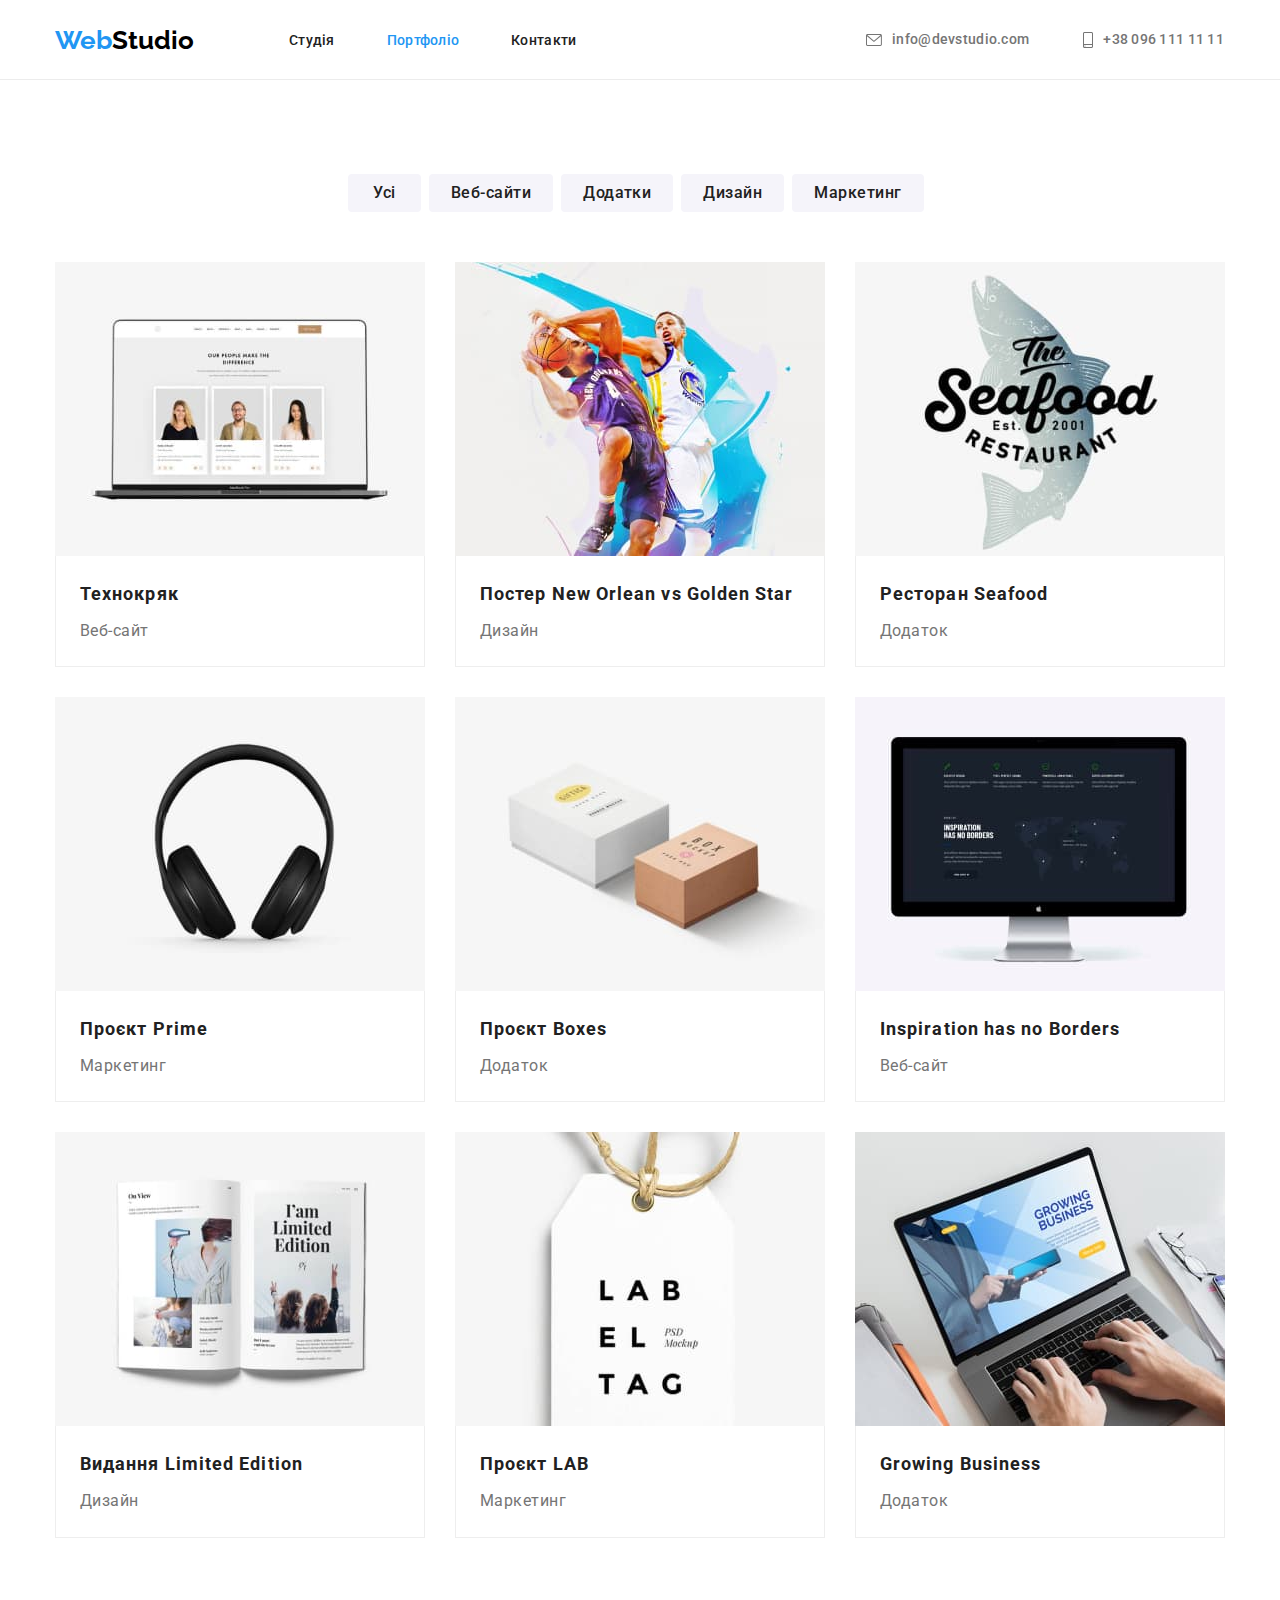
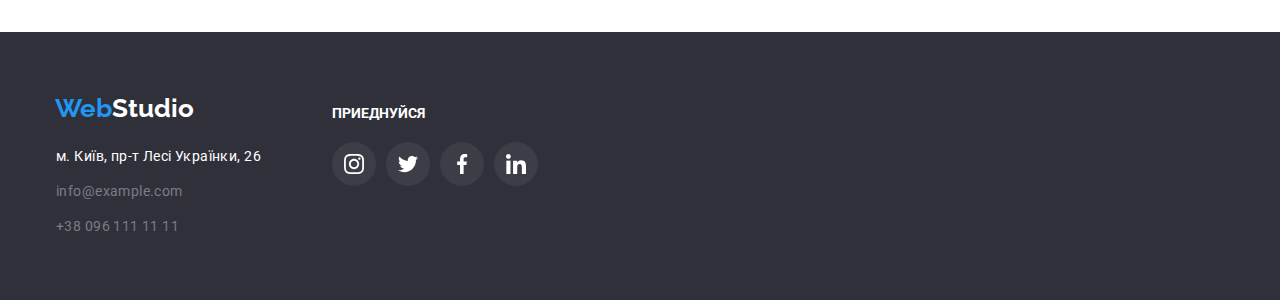
==== portfolio.html @ becf9fe8 "start work on hw-005" ====
<!DOCTYPE html>
<html lang="uk">
  <head>
    <meta charset="UTF-8" />
    <meta http-equiv="X-UA-Compatible" content="IE=edge" />
    <meta name="viewport" content="width=device-width, initial-scale=1.0" />
    <title>Портфоліо</title>
    <link
      href="https://fonts.googleapis.com/css2?family=Raleway:wght@700&family=Roboto:wght@400;500;700;900&display=swap"
      rel="stylesheet"
    />
    <link
      rel="stylesheet"
      href="https://cdnjs.cloudflare.com/ajax/libs/modern-normalize/1.1.0/modern-normalize.min.css"
    />
    <link rel="stylesheet" href="./css/styles.css" />
  </head>
  <!-- Body - Портфоліо -->
  <body class="portfolio-page">
    <!-- Header - Портфоліо -->
    <header>
      <div class="container header-container">
        <nav class="header-navigation">
          <a href="index.html" class="logo"
            ><span class="first-title">Web</span
            ><span class="second-title">Studio</span></a
          >
          <ul class="navigation header-menu">
            <li>
              <a class="item-navigation" href="index.html">Студія</a>
            </li>
            <li>
              <a class="item-navigation current" href="portfolio.html"
                >Портфоліо</a
              >
            </li>
            <li>
              <a class="item-navigation" href="#">Контакти</a>
            </li>
          </ul>
        </nav>
        <ul class="contacts header-contacts">
          <li class="header-mail">
            <a class="item-contacts" href="email:info@devstudio.com">
              <svg
                aria-label="конверт"
                class="icon-header"
                width="16"
                height="12"
              >
                <use href="./images/sprite.svg#icon-envelope"></use>
              </svg>
              info@devstudio.com</a
            >
          </li>
          <li>
            <a class="item-contacts" href="tel:+380961111111">
              <svg
                aria-label="смартфон"
                class="icon-header"
                width="10"
                height="16"
              >
                <use href="./images/sprite.svg#icon-smartphone"></use>
              </svg>
              +38 096 111 11 11</a
            >
          </li>
        </ul>
      </div>
    </header>
    <!-- Main - Портфоліо -->
    <main class="page-porfolio">
      <section class="section services-portfolio">
        <div class="container">
          <h1 class="visually-hidden">Сторінка портфоліо</h1>
          <ul class="menu menu-nav-porfolio">
            <li class="button-menu">
              <button type="button" class="list-button first pointer">
                Усі
              </button>
            </li>
            <li class="button-menu">
              <button type="button" class="list-button pointer">
                Веб-сайти
              </button>
            </li>
            <li class="button-menu">
              <button type="button" class="list-button pointer">Додатки</button>
            </li>
            <li class="button-menu">
              <button type="button" class="list-button pointer">Дизайн</button>
            </li>
            <li class="button-menu">
              <button type="button" class="list-button pointer">
                Маркетинг
              </button>
            </li>
          </ul>
          <ul class="menu-service service-portfolio">
            <li class="picture-portfolio">
              <a href="" class="cards-portfolio">
                <img src="./images/img-01.jpg" alt="Технокряк" width="370" />
                <div class="menu-description">
                  <h2 class="menu-portfolio">Технокряк</h2>
                  <p class="service-name">Веб-сайт</p>
                </div>
              </a>
            </li>
            <li class="picture-portfolio">
              <a href="" class="cards-portfolio">
                <img
                  src="./images/img-02.jpg"
                  alt="Постер New Orlean vs Golden Star"
                  width="370"
                />
                <div class="menu-description">
                  <h2 class="menu-portfolio">
                    Постер New Orlean vs Golden Star
                  </h2>
                  <p class="service-name">Дизайн</p>
                </div>
              </a>
            </li>
            <li class="picture-portfolio">
              <a href="" class="cards-portfolio">
                <img
                  src="./images/img-03.jpg"
                  alt="Ресторан Seafood"
                  width="370"
                />
                <div class="menu-description">
                  <h2 class="menu-portfolio">Ресторан Seafood</h2>
                  <p class="service-name">Додаток</p>
                </div>
              </a>
            </li>
            <li class="picture-portfolio">
              <a href="" class="cards-portfolio">
                <img src="./images/img-04.jpg" alt="Проєкт Prime" width="370" />
                <div class="menu-description">
                  <h2 class="menu-portfolio">Проєкт Prime</h2>
                  <p class="service-name">Маркетинг</p>
                </div>
              </a>
            </li>
            <li class="picture-portfolio">
              <a href="" class="cards-portfolio">
                <img src="./images/img-05.jpg" alt="Проєкт Boxes" width="370" />
                <div class="menu-description">
                  <h2 class="menu-portfolio">Проєкт Boxes</h2>
                  <p class="service-name">Додаток</p>
                </div>
              </a>
            </li>
            <li class="picture-portfolio">
              <a href="" class="cards-portfolio">
                <img
                  src="./images/img-06.jpg"
                  alt="Inspiration has no Borders"
                  width="370"
                />
                <div class="menu-description">
                  <h2 class="menu-portfolio">Inspiration has no Borders</h2>
                  <p class="service-name">Веб-сайт</p>
                </div>
              </a>
            </li>
            <li class="picture-portfolio">
              <a href="" class="cards-portfolio">
                <img
                  src="./images/img-07.jpg"
                  alt="Видання Limited Edition"
                  width="370"
                />
                <div class="menu-description">
                  <h2 class="menu-portfolio">Видання Limited Edition</h2>
                  <p class="service-name">Дизайн</p>
                </div>
              </a>
            </li>
            <li class="picture-portfolio">
              <a href="" class="cards-portfolio">
                <img src="./images/img-08.jpg" alt="Проєкт LAB" width="370" />
                <div class="menu-description">
                  <h2 class="menu-portfolio">Проєкт LAB</h2>
                  <p class="service-name">Маркетинг</p>
                </div>
              </a>
            </li>
            <li class="picture-portfolio">
              <a href="" class="cards-portfolio">
                <img
                  src="./images/img-09.jpg"
                  alt="Growing Business"
                  width="370"
                />
                <div class="menu-description">
                  <h2 class="menu-portfolio">Growing Business</h2>
                  <p class="service-name">Додаток</p>
                </div>
              </a>
            </li>
          </ul>
        </div>
      </section>
    </main>
    <!-- Footer - Портфоліо -->
    <footer class="footer logo-footer">
      <div class="container footer-general">
        <div class="footer-nav">
          <a href="#" class="logo logo-footer"
            ><span class="first-title">Web</span
            ><span class="third-title">Studio</span></a
          >
          <ul class="contacts footer-contacts">
            <li class="footer-item-contacts">
              <a
                class="item-contacts adress"
                href="https://goo.gl/maps/Yw9RbGyQuBQphTTS8"
                >м. Київ, пр-т Лесі Українки, 26
              </a>
            </li>
            <li class="footer-item-contacts">
              <a class="item-contacts mail" href="email:info@example.com"
                >info@example.com</a
              >
            </li>
            <li class="footer-item-contacts">
              <a class="item-contacts number" href="tel:+380961111111"
                >+38 096 111 11 11</a
              >
            </li>
          </ul>
        </div>
        <div class="footer-social">
          <h3 class="footer-social-join">Приеднуйся</h3>
          <!-- Social-list-Footer-->
          <ul class="social-list-footer">
            <li class="list-item-footer">
              <a href="" class="social-link-footer">
                <svg
                  aria-label="інстаграм"
                  class="social-list-icon icon-footer"
                >
                  <use href="./images/sprite.svg#icon-instagram"></use>
                </svg>
              </a>
            </li>
            <li class="list-item-footer">
              <a href="" class="social-link-footer">
                <svg aria-label="твітер" class="social-list-icon icon-footer">
                  <use href="./images/sprite.svg#icon-twitter"></use>
                </svg>
              </a>
            </li>
            <li class="list-item-footer">
              <a href="" class="social-link-footer">
                <svg aria-label="фейсбук" class="social-list-icon icon-footer">
                  <use href="./images/sprite.svg#icon-facebook"></use>
                </svg>
              </a>
            </li>
            <li class="list-item-footer">
              <a href="" class="social-link-footer">
                <svg aria-label="лінкедін" class="social-list-icon icon-footer">
                  <use href="./images/sprite.svg#icon-linkedin"></use>
                </svg>
              </a>
            </li>
          </ul>
        </div>
      </div>
    </footer>
  </body>
</html>
---- css/styles.css ----
:root {
    --main-page: #FFFFFF;
    --main-opacity: #FFFFFF60;
    --main-opacity-two: #FFFFFF10;
    --text-items: #2196F3;
    --element-hero: #2F303A;
    --text-page: #000000;
    --text-main: #212121;
    --text-contacts: #757575;
    --bcg-button: #F5F4FA;
    --bcg-btn-hero: #188CE8;
    --border-header: #ECECEC;
    --border-portfolio: #EEEEEE;
    --icon-social: #AFB1B8;
    --card-distance: 30px;
    --card-shadow: 0px 1px 3px rgba(0, 0, 0, 0.12),
        0px 1px 1px rgba(0, 0, 0, 0.14),
        0px 2px 1px rgba(0, 0, 0, 0.2);
    --portfolio-shadow: 0px 1px 1px rgba(0, 0, 0, 0.12),
         0px 4px 4px rgba(0, 0, 0, 0.06),
         1px 4px 6px rgba(0, 0, 0, 0.16);
    --shadow-button: 0px 3px 1px rgba(0, 0, 0, 0.1),
        0px 1px 2px rgba(0, 0, 0, 0.08),
        0px 2px 2px rgba(0, 0, 0, 0.12);
}
h1, h2, h3, h4, p, ul, span {
    margin-top: 0;
    margin-bottom: 0;
}

ul {
    padding-left: 0;
}
img {
    display: block;
}

/* Курсор - рука (pointer) */
.pointer {
    cursor: pointer;
}

/* Робоча зона - контейнер*/
.container {
    width: 1200px;
    margin: 0 auto;
    padding-left: 15px;
    padding-right: 15px;
    /* outline: 2px solid red; */
}
/* Section - паддинги */
.section {
    padding-top: 94px;
    padding-bottom: 94px;
}


/* OUTLINE */
/*
.container {
    outline: 1px solid red ;
} */


/* Header - flex */
.header-container {
    display: flex;
    align-items: center;
    justify-content: space-between;
}

.header-menu, .header-contacts, .header-navigation {
    display: flex;
    align-items: center;
}
.header-menu, .header-contacts {
    column-gap: 52px;
   
}
.header-navigation {
    column-gap: 95px;
}
.header-container {
    padding-top: 24px;
    padding-bottom: 23px;
}
header {
    border-bottom: 1px solid var(--border-header) ;
}
.item-contacts {
    display: flex;
    align-items: center;
    padding: 1px; 
} 

.icon-header {
    margin-right: 10px;
    fill: currentColor;
}

.hero {
    padding: 200px 0;
    width: 1600px;
    margin: 0 auto;
    text-align: center;
    background-repeat: no-repeat;
    background-position: center;
    background-size: cover;
    background-image: linear-gradient(rgba(47, 48, 58, 0.4), rgba(47, 48, 58, 0.4)), url(../images/Img-hero.jpg);
}

.button-central {
    margin-top: 30px;
    padding: 10px 32px;
}

/* Секція Attention - flex */
.attention-menu {
    display: flex;
    justify-content: space-between;
}

/* Сітка attention-card */

.attention-card {
   width: calc((100% - 3 * 30px)/4);
 }





 .icon-antenna {
    width: 70px;
    height: 70px;
 }


/* Секція work - flex */
.menu-foto {
    display: flex;
    justify-content: space-between;
}
.foto-work {
    width: calc((100% - 2 * 30px)/3);
    
}

/* Секція team - flex */

.menu-team {
    display: flex;
    justify-content: space-between;
}
.team-foto {
    text-align: center;
    background-color: var(--main-page);
    border-radius: 0 0 4px 4px;
    box-shadow: var(--card-shadow);
    width: calc((100% - 3 * 30px )/4);
}

/* Портфоліо - flex */

.menu-nav-porfolio {
    display: flex;
    justify-content: center;
    margin-bottom: 50px;
}
.button-menu {
    margin-right: 8px;
}

.cards-portfolio {
    display: block;
}
.cards-portfolio:hover,
.cards-portfolio:focus {
    box-shadow: var(--portfolio-shadow);
}

/* Сітка списку в портфоліо */ 

.menu-service {
    display: flex;
    flex-wrap: wrap;
    margin-top: calc( -1 * var(--card-distance));
    margin-left: calc( -1 * var(--card-distance));
}
.menu-service > .picture-portfolio {
    flex-basis: calc(100%/3 - var(--card-distance));
    margin-left: var(--card-distance);
    margin-top: var(--card-distance);
}




 
.picture-portfolio {
    text-align: left;
    padding-bottom: 0px;
}


.menu-description {
    border-left: 1px solid var(--border-portfolio);
    border-bottom: 1px solid var(--border-portfolio);
    border-right: 1px solid var(--border-portfolio);
    padding: 20px 24px;
}




/* =====Сторінка - Студія =====*/
/* Основні стилі - body */
body {
    font-family: 'Roboto', sans-serif;
    background-color: var(--main-page);
    color: var(--text-main);
}
.navigation, .contacts, .menu,
.menu-img, .menu-team, .menu-service,
 .socila-list, .logo-customers, .social-list-footer {
    list-style: none;
}

/* Logo - WebStudio */
.logo {
    font-family: 'Raleway';
    font-size: 26px;
    font-weight: 700;
    line-height: 1.24;
}
.first-title {
    color: var(--text-items);
}
.second-title {
    color: var(--text-page);
}
.third-title {
    color: var(--main-page);
}

.item-contacts, .item-navigation, .logo, .cards-portfolio {
    text-decoration: none;
}

/* Кнопки навыгації*/
.item-navigation {
    font-size: 14px;
    line-height: 1.14;
    font-weight: 500;
    letter-spacing: 0.02em;
    color: var(--text-main);
}

.item-contacts {
    font-size: 14px;
    line-height: 1.14;
    font-weight: 500;
    letter-spacing: 0.02em;
    color: var(--text-contacts);
}

.item-navigation:hover,
.item-navigation:focus,
.item-contacts:hover,
.item-contacts:focus {
    color: var(--text-items);
    fill: var(--text-items);
}

.item-navigation.current {
    color: var(--text-items);
}


/* Секція - hero */
.subject {
    color: var(--main-page);
    font-size: 44px;
    line-height: 1.36;
    font-weight: 900;
    text-transform: uppercase;
    text-align: center;
    letter-spacing: 0.06em;
}
.button-central {
    font-family: 'Roboto', sans-serif;
    font-size: 16px;
    line-height: 1.88;
    font-weight: 700;
    background-color: var(--text-items);
    color: var(--main-page) ;
    border: var(--text-items);
    letter-spacing: 0.06em;
    border-radius: 4px;
    text-align: center;
}

.button-central:hover,
.button-central:focus {
    color: var(--main-page);
    background-color: var(--bcg-btn-hero);
}

/* Секція - опис */
.description {
    font-size: 14px;
    font-weight: 700;
    line-height: 1.14;
    letter-spacing: 0.03em;
    text-transform: uppercase;
}
.announcement {
    font-size: 14px;
    line-height: 1.71;
    letter-spacing: 0.03em;
    color: var(--text-contacts);
}
.icon-advantage {
    display: flex;
    align-items: center;
    justify-content: center; 
    height: 120px;
    border-radius: 4px;
    background-color: var(--bcg-button);
    margin-bottom: 30px;
}
.description {
    margin-bottom: 10px;
}



/* Секція - work */
.sub-subject {
    font-size: 36px;
    line-height: 1.17;
    font-weight: 700;
    letter-spacing: 0.03em;
    text-align: center;
    margin-bottom: 50px;
}
.work {
    padding-top: 0;
}

/* Секція - team */

.team {
    background-color: var(--bcg-button);
}

.employee {
    font-size: 16px;
    font-weight: 500;
    line-height: 1.19;
    letter-spacing: 0.03em;
}
.direction {
    font-size: 16px;
    font-weight: 400;
    line-height: 1.19;
    letter-spacing: 0.03em;
    color: var(--text-contacts);
}
.team-members {
    padding-top: 30px;
    margin-bottom: 16px;
}
.employee {
    margin-bottom: 10px;
}

.social-list-icon {
    width: 20px;
    height: 20px;
    fill: var(--icon-social);
}
.socila-list {
    display: flex;
    justify-content: center;
    column-gap: 10px;
    padding-bottom: 30px;
    
}
.social-list-link {
    display: flex;
    align-items: center;
    justify-content: center;
    width: 44px;
    height: 44px;
    border-radius: 50%;
    background-color: var(--main-page);
}
.social-list-link:hover,
.social-list-link:focus {
    background-color: var(--text-items);
}
.social-list-link:hover .social-list-icon,
.social-list-link:focus .social-list-icon {
    fill: var(--main-page);
}

/* Секція - Постійні кліенти */

.logo-customers {
    display: flex;
    justify-content: space-between;
    gap: 30px;
}

.icon-clients-link {
    display: flex;
    align-items: center;
    justify-content: center;
    height: 92px;
    border-radius: 4px;
    border:1px solid var(--icon-social);
    background-color: var(--main-page);
}
.icon-client-logo {
    width: 106px;
    height: 60px;
    fill: var(--icon-social)
}
.icon-clients-link:hover,
.icon-clients-link:focus {
    border: 1px solid var(--text-items);
}
.icon-clients-link:hover .icon-client-logo, 
.icon-clients-link:focus .icon-client-logo {
    fill: var(--text-items);
}
.regular-customers {
    margin-top: 94px;
}

 .icon-clients {
    width: calc((100% - 5 * 30px)/6);
 }


/* Footer */

.footer-contacts {
    margin-top: 20px;
}
.footer {
    background-color: var(--element-hero);
    padding: 60px 0 60px 0;
}

.adress {
    font-size: 14px;
    line-height: 1.71;
    letter-spacing: 0.03em;
    font-weight: 400;
    color: var(--main-page);
}

.mail,
.number {
    font-size: 14px;
    line-height: 1.71;
    letter-spacing: 0.03em;
    font-weight: 400;
    color: var(--main-opacity);
}

.footer-item-contacts:not(:last-child) {
    margin-bottom: 9px;
}
.footer-social-join {
    font-size: 14px;
    font-weight: 700;
    line-height: 1.24;
    text-transform: uppercase;
    color:var(--main-page);
    letter-spacing: 3%;
    display: inline-block;
    margin-bottom: 20px;
    
}

.social-list-footer {
    display: flex;
    justify-content: center;
    column-gap: 10px;
    padding-bottom: 30px;
 }

.footer-nav, .footer-social {
    display: inline-block;
}
.footer-general {
    display: flex;
    
}
.footer-social {
    margin-left: 70px;
    margin-top: 12px;
}

.icon-footer {
    fill: var(--main-page);
}
.social-link-footer {
    display: flex;
    align-items: center;
    justify-content: center;
    width: 44px;
    height: 44px;
    border-radius: 50%;
    background-color: var(--main-opacity-two);
}
.social-link-footer:hover,
.social-link-footer:focus {
    background-color: var(--text-items)
}



/* Скриваємо заголовки */
.visually-hidden {
    position: absolute;
    white-space: nowrap;
    width: 1px;
    height: 1px;
    overflow: hidden;
    border: 0;
    padding: 0;
    clip: rect(0 0 0 0);
    clip-path: inset(50%);
    margin: -1px;
}
  
/* ====== Сторінка - Портфоліо =====*/

/* Стилі кнопок портфоліо*/
.list-button:hover,
.list-button:focus {
    color: var(--main-page) ;
    background-color: var(--text-items);
    box-shadow: var(--shadow-button);
}
.list-button {
    font-family: 'Roboto', sans-serif;
    font-weight: 500;
    font-size: 16px;
    line-height: 1.63;
    letter-spacing: 0.03em;
    color: var(--text-main);
    background-color: var(--bcg-button);
    border: var(--bcg-button);
    border-radius: 4px;
    padding: 6px 22px;
}

.first {
    padding: 6px 25px;
}
.menu-portfolio {
    font-weight: 700;
    font-size: 18px;
    line-height: 2;
    letter-spacing: 0.06em;
    color: var(--text-main);
}
.service-name {
    font-weight: 400;
    font-size: 16px;
    line-height: 1.88;
    letter-spacing: 0.03em;
    color: var(--text-contacts);
    margin-top: 4px;
}
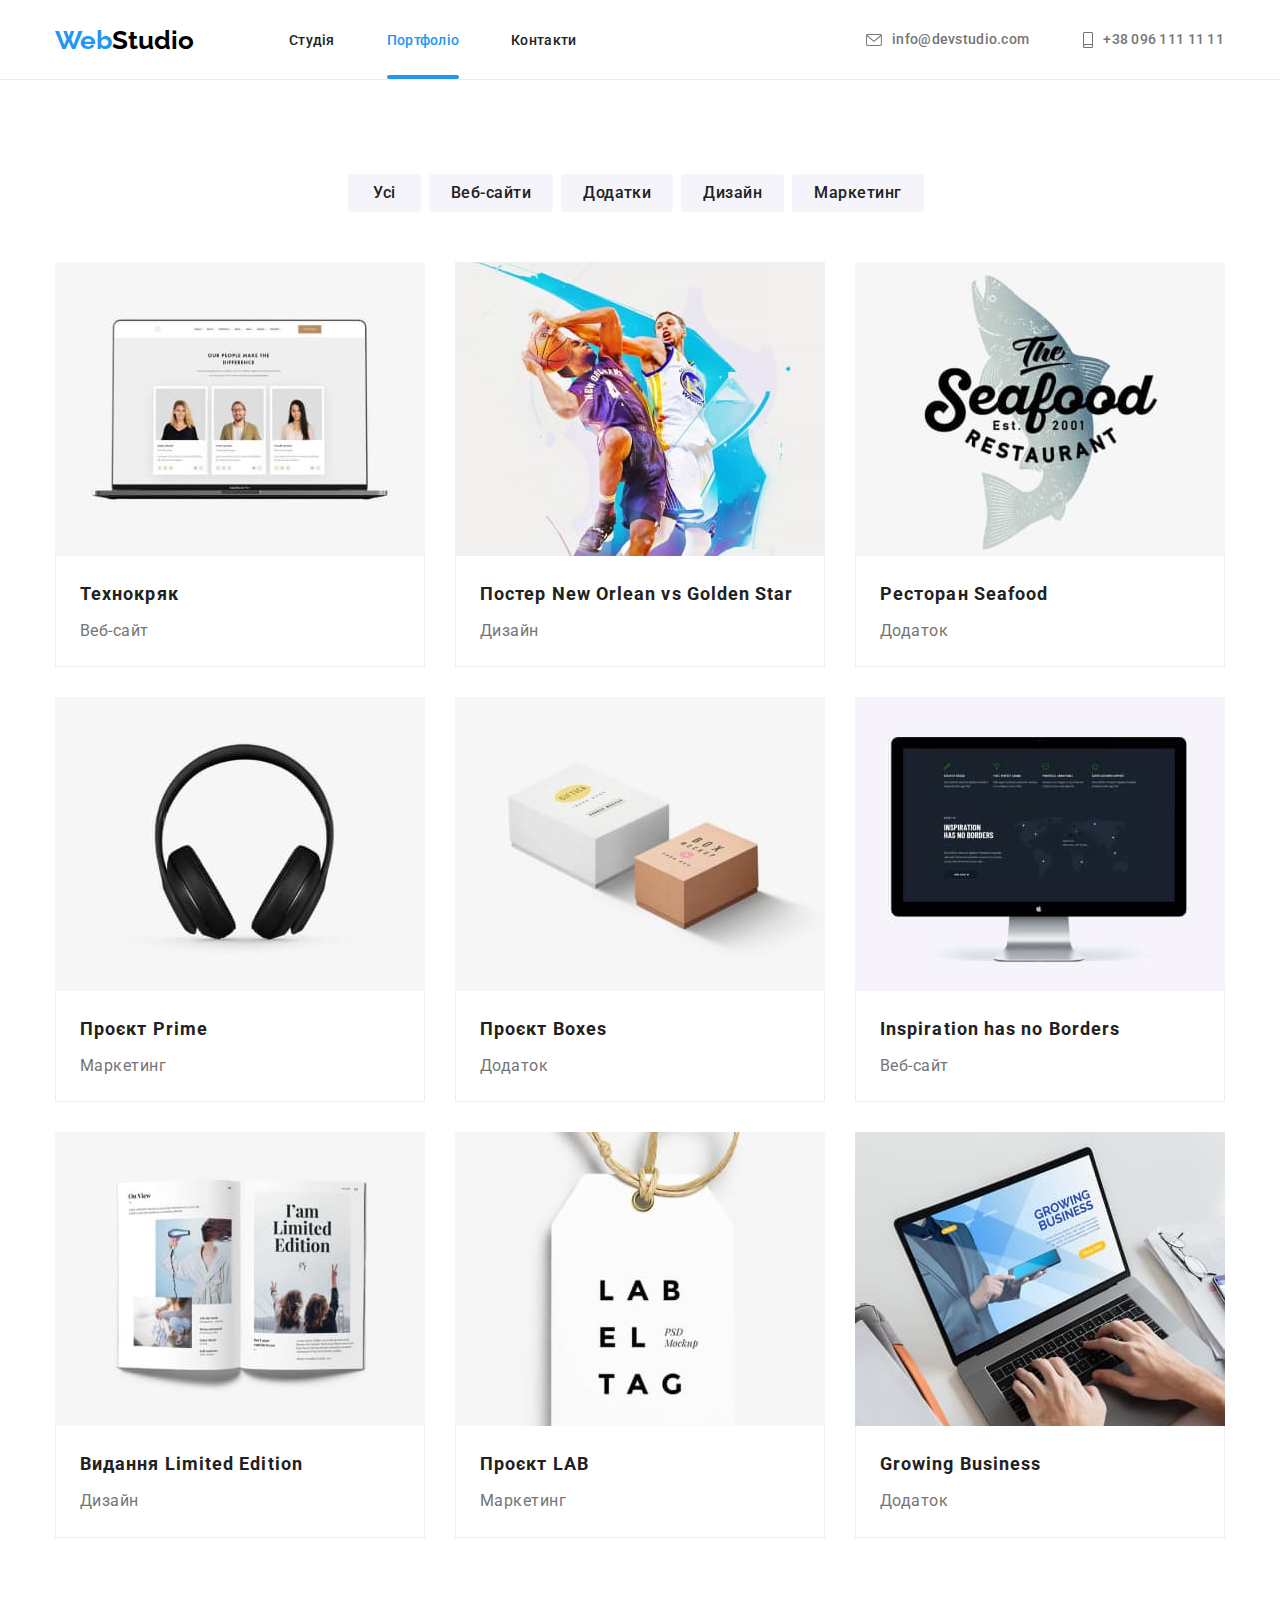
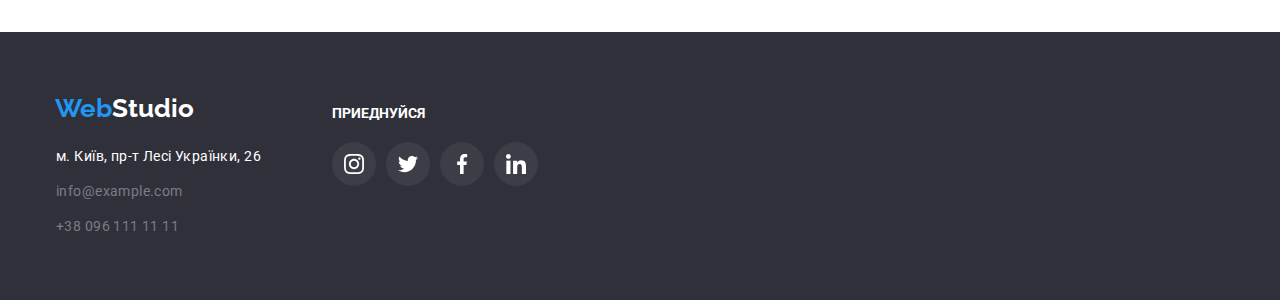
==== commit c7d6e493: "hw-05 to check" ====
--- a/portfolio.html
+++ b/portfolio.html
@@ -4,7 +4,7 @@
     <meta charset="UTF-8" />
     <meta http-equiv="X-UA-Compatible" content="IE=edge" />
     <meta name="viewport" content="width=device-width, initial-scale=1.0" />
-    <title>Портфоліо</title>
+    <title>Портфоліо-5</title>
     <link
       href="https://fonts.googleapis.com/css2?family=Raleway:wght@700&family=Roboto:wght@400;500;700;900&display=swap"
       rel="stylesheet"
@@ -30,9 +30,11 @@
               <a class="item-navigation" href="index.html">Студія</a>
             </li>
             <li>
-              <a class="item-navigation current" href="portfolio.html"
-                >Портфоліо</a
-              >
+              <div class="strip-line">
+                <a class="item-navigation current" href="portfolio.html"
+                  >Портфоліо</a
+                >
+              </div>
             </li>
             <li>
               <a class="item-navigation" href="#">Контакти</a>
@@ -99,8 +101,15 @@
           </ul>
           <ul class="menu-service service-portfolio">
             <li class="picture-portfolio">
-              <a href="" class="cards-portfolio">
-                <img src="./images/img-01.jpg" alt="Технокряк" width="370" />
+              <a href="#" class="cards-portfolio">
+                <div class="cards-portfolio-overlay">
+                  <img src="./images/img-01.jpg" alt="Технокряк" width="370" />
+                  <p class="overlay">
+                    Ресурс пропонує комплексні пропозиції з різним рівнем
+                    функціоналу та сервісів. Все це дозволить відвідувачу
+                    отримати вичерпні відомості про компанію чи приватну особу.
+                  </p>
+                </div>
                 <div class="menu-description">
                   <h2 class="menu-portfolio">Технокряк</h2>
                   <p class="service-name">Веб-сайт</p>
@@ -108,12 +117,19 @@
               </a>
             </li>
             <li class="picture-portfolio">
-              <a href="" class="cards-portfolio">
-                <img
-                  src="./images/img-02.jpg"
-                  alt="Постер New Orlean vs Golden Star"
-                  width="370"
-                />
+              <a href="#" class="cards-portfolio">
+                <div class="cards-portfolio-overlay">
+                  <img
+                    src="./images/img-02.jpg"
+                    alt="Постер New Orlean vs Golden Star"
+                    width="370"
+                  />
+                  <p class="overlay">
+                    Ресурс пропонує комплексні пропозиції з різним рівнем
+                    функціоналу та сервісів. Все це дозволить відвідувачу
+                    отримати вичерпні відомості про компанію чи приватну особу.
+                  </p>
+                </div>
                 <div class="menu-description">
                   <h2 class="menu-portfolio">
                     Постер New Orlean vs Golden Star
@@ -123,12 +139,19 @@
               </a>
             </li>
             <li class="picture-portfolio">
-              <a href="" class="cards-portfolio">
-                <img
-                  src="./images/img-03.jpg"
-                  alt="Ресторан Seafood"
-                  width="370"
-                />
+              <a href="#" class="cards-portfolio">
+                <div class="cards-portfolio-overlay">
+                  <img
+                    src="./images/img-03.jpg"
+                    alt="Ресторан Seafood"
+                    width="370"
+                  />
+                  <p class="overlay">
+                    Ресурс пропонує комплексні пропозиції з різним рівнем
+                    функціоналу та сервісів. Все це дозволить відвідувачу
+                    отримати вичерпні відомості про компанію чи приватну особу.
+                  </p>
+                </div>
                 <div class="menu-description">
                   <h2 class="menu-portfolio">Ресторан Seafood</h2>
                   <p class="service-name">Додаток</p>
@@ -136,8 +159,19 @@
               </a>
             </li>
             <li class="picture-portfolio">
-              <a href="" class="cards-portfolio">
-                <img src="./images/img-04.jpg" alt="Проєкт Prime" width="370" />
+              <a href="#" class="cards-portfolio">
+                <div class="cards-portfolio-overlay">
+                  <img
+                    src="./images/img-04.jpg"
+                    alt="Проєкт Prime"
+                    width="370"
+                  />
+                  <p class="overlay">
+                    Ресурс пропонує комплексні пропозиції з різним рівнем
+                    функціоналу та сервісів. Все це дозволить відвідувачу
+                    отримати вичерпні відомості про компанію чи приватну особу.
+                  </p>
+                </div>
                 <div class="menu-description">
                   <h2 class="menu-portfolio">Проєкт Prime</h2>
                   <p class="service-name">Маркетинг</p>
@@ -145,8 +179,19 @@
               </a>
             </li>
             <li class="picture-portfolio">
-              <a href="" class="cards-portfolio">
-                <img src="./images/img-05.jpg" alt="Проєкт Boxes" width="370" />
+              <a href="#" class="cards-portfolio">
+                <div class="cards-portfolio-overlay">
+                  <img
+                    src="./images/img-05.jpg"
+                    alt="Проєкт Boxes"
+                    width="370"
+                  />
+                  <p class="overlay">
+                    Ресурс пропонує комплексні пропозиції з різним рівнем
+                    функціоналу та сервісів. Все це дозволить відвідувачу
+                    отримати вичерпні відомості про компанію чи приватну особу.
+                  </p>
+                </div>
                 <div class="menu-description">
                   <h2 class="menu-portfolio">Проєкт Boxes</h2>
                   <p class="service-name">Додаток</p>
@@ -154,12 +199,19 @@
               </a>
             </li>
             <li class="picture-portfolio">
-              <a href="" class="cards-portfolio">
-                <img
-                  src="./images/img-06.jpg"
-                  alt="Inspiration has no Borders"
-                  width="370"
-                />
+              <a href="#" class="cards-portfolio">
+                <div class="cards-portfolio-overlay">
+                  <img
+                    src="./images/img-06.jpg"
+                    alt="Inspiration has no Borders"
+                    width="370"
+                  />
+                  <p class="overlay">
+                    Ресурс пропонує комплексні пропозиції з різним рівнем
+                    функціоналу та сервісів. Все це дозволить відвідувачу
+                    отримати вичерпні відомості про компанію чи приватну особу.
+                  </p>
+                </div>
                 <div class="menu-description">
                   <h2 class="menu-portfolio">Inspiration has no Borders</h2>
                   <p class="service-name">Веб-сайт</p>
@@ -167,12 +219,19 @@
               </a>
             </li>
             <li class="picture-portfolio">
-              <a href="" class="cards-portfolio">
-                <img
-                  src="./images/img-07.jpg"
-                  alt="Видання Limited Edition"
-                  width="370"
-                />
+              <a href="#" class="cards-portfolio">
+                <div class="cards-portfolio-overlay">
+                  <img
+                    src="./images/img-07.jpg"
+                    alt="Видання Limited Edition"
+                    width="370"
+                  />
+                  <p class="overlay">
+                    Ресурс пропонує комплексні пропозиції з різним рівнем
+                    функціоналу та сервісів. Все це дозволить відвідувачу
+                    отримати вичерпні відомості про компанію чи приватну особу.
+                  </p>
+                </div>
                 <div class="menu-description">
                   <h2 class="menu-portfolio">Видання Limited Edition</h2>
                   <p class="service-name">Дизайн</p>
@@ -180,8 +239,15 @@
               </a>
             </li>
             <li class="picture-portfolio">
-              <a href="" class="cards-portfolio">
-                <img src="./images/img-08.jpg" alt="Проєкт LAB" width="370" />
+              <a href="#" class="cards-portfolio">
+                <div class="cards-portfolio-overlay">
+                  <img src="./images/img-08.jpg" alt="Проєкт LAB" width="370" />
+                  <p class="overlay">
+                    Ресурс пропонує комплексні пропозиції з різним рівнем
+                    функціоналу та сервісів. Все це дозволить відвідувачу
+                    отримати вичерпні відомості про компанію чи приватну особу.
+                  </p>
+                </div>
                 <div class="menu-description">
                   <h2 class="menu-portfolio">Проєкт LAB</h2>
                   <p class="service-name">Маркетинг</p>
@@ -189,12 +255,19 @@
               </a>
             </li>
             <li class="picture-portfolio">
-              <a href="" class="cards-portfolio">
-                <img
-                  src="./images/img-09.jpg"
-                  alt="Growing Business"
-                  width="370"
-                />
+              <a href="#" class="cards-portfolio">
+                <div class="cards-portfolio-overlay">
+                  <img
+                    src="./images/img-09.jpg"
+                    alt="Growing Business"
+                    width="370"
+                  />
+                  <p class="overlay">
+                    Ресурс пропонує комплексні пропозиції з різним рівнем
+                    функціоналу та сервісів. Все це дозволить відвідувачу
+                    отримати вичерпні відомості про компанію чи приватну особу.
+                  </p>
+                </div>
                 <div class="menu-description">
                   <h2 class="menu-portfolio">Growing Business</h2>
                   <p class="service-name">Додаток</p>
--- a/css/styles.css
+++ b/css/styles.css
@@ -5,7 +5,9 @@
     --main-opacity: #FFFFFF60;
     --main-opacity-two: #FFFFFF10;
     --text-items: #2196F3;
+    --overlay-cards: #2196F390;
     --element-hero: #2F303A;
+    --strip-applications: #2F303A80;
     --text-page: #000000;
     --text-main: #212121;
     --text-contacts: #757575;
@@ -13,8 +15,10 @@
     --bcg-btn-hero: #188CE8;
     --border-header: #ECECEC;
     --border-portfolio: #EEEEEE;
+    --modal-backround: #00000050;
     --icon-social: #AFB1B8;
     --card-distance: 30px;
+    --time-bezier:250ms cubic-bezier(0.4, 0, 0.2, 1);
     --card-shadow: 0px 1px 3px rgba(0, 0, 0, 0.12),
         0px 1px 1px rgba(0, 0, 0, 0.14),
         0px 2px 1px rgba(0, 0, 0, 0.2);
@@ -173,13 +177,15 @@
     margin-right: 8px;
 }
 
-.cards-portfolio {
-    display: block;
-}
 .cards-portfolio:hover,
 .cards-portfolio:focus {
     box-shadow: var(--portfolio-shadow);
 }
+.cards-portfolio {
+    display: block;
+    transition: box-shadow var(--time-bezier);
+}
+
 
 /* Сітка списку в портфоліо */ 
 
@@ -195,13 +201,38 @@
     margin-top: var(--card-distance);
 }
 
-
-
-
  
 .picture-portfolio {
     text-align: left;
     padding-bottom: 0px;
+}
+
+
+.cards-portfolio-overlay {
+    position: relative;
+    overflow: hidden;
+}
+
+.overlay {
+    position: absolute;
+    top: 0;
+    left: 0;
+    height: 100%;
+    width: 100%;
+    background-color: var(--overlay-cards);
+    color: var(--main-page);
+    font-size: 18px;
+    line-height: 1.56;
+    padding: 61px 24px;
+    overflow: auto;
+    transform: translateY(100%);
+    transition: transform var(--time-bezier);
+}
+
+
+.cards-portfolio:hover .overlay,
+.cards-portfolio:focus .overlay {
+    transform: translateY(0);
 }
 
 
@@ -250,20 +281,23 @@
 }
 
 /* Кнопки навыгації*/
+
+.item-contacts {
+    font-size: 14px;
+    line-height: 1.14;
+    font-weight: 500;
+    letter-spacing: 0.02em;
+    color: var(--text-contacts);
+    transition: color var(--time-bezier);
+}
+
 .item-navigation {
     font-size: 14px;
     line-height: 1.14;
     font-weight: 500;
     letter-spacing: 0.02em;
     color: var(--text-main);
-}
-
-.item-contacts {
-    font-size: 14px;
-    line-height: 1.14;
-    font-weight: 500;
-    letter-spacing: 0.02em;
-    color: var(--text-contacts);
+    transition: color var(--time-bezier);
 }
 
 .item-navigation:hover,
@@ -274,9 +308,23 @@
     fill: var(--text-items);
 }
 
+.strip-line {
+    position: relative;
+}
+.current::after {
+    content: "";
+    position: absolute;
+    bottom:-30px;
+    left: 0;
+    width: 100%;
+    height: 4px;
+    background-color: var(--text-items);
+    border-radius: 2px;
+}
 .item-navigation.current {
     color: var(--text-items);
 }
+
 
 
 /* Секція - hero */
@@ -300,6 +348,7 @@
     letter-spacing: 0.06em;
     border-radius: 4px;
     text-align: center;
+    transition: color var(--time-bezier), background-color var(--time-bezier) ;
 }
 
 .button-central:hover,
@@ -349,6 +398,32 @@
 .work {
     padding-top: 0;
 }
+.foto-work {
+    position: relative;
+}
+
+.text-applcations {
+    position: absolute;
+    font-size: 14px;
+    line-height: 1.43;
+    text-transform: uppercase;
+    font-weight: 700px;
+    color: var(--main-page);
+    top: 50%;
+    left: 50%;
+    transform: translate(-50%, -50%);
+
+}
+
+.applications {
+    position: absolute;
+    bottom: 0;
+    left: 0;
+    width: 100%;
+    height: 70px;
+    background-color: var(--strip-applications);
+}
+
 
 /* Секція - team */
 
@@ -397,6 +472,7 @@
     height: 44px;
     border-radius: 50%;
     background-color: var(--main-page);
+    transition: background-color var(--time-bezier), fill var(--time-bezier) ;
 }
 .social-list-link:hover,
 .social-list-link:focus {
@@ -423,11 +499,13 @@
     border-radius: 4px;
     border:1px solid var(--icon-social);
     background-color: var(--main-page);
+    transition: border var(--time-bezier);
 }
 .icon-client-logo {
     width: 106px;
     height: 60px;
-    fill: var(--icon-social)
+    fill: var(--icon-social);
+    transition: fill var(--time-bezier);
 }
 .icon-clients-link:hover,
 .icon-clients-link:focus {
@@ -518,6 +596,7 @@
     height: 44px;
     border-radius: 50%;
     background-color: var(--main-opacity-two);
+    transition: background-color var(--time-bezier);
 }
 .social-link-footer:hover,
 .social-link-footer:focus {
@@ -560,6 +639,7 @@
     border: var(--bcg-button);
     border-radius: 4px;
     padding: 6px 22px;
+    transition: color var(--time-bezier), background-color var(--time-bezier), box-shadow var(--time-bezier);
 }
 
 .first {
@@ -579,4 +659,53 @@
     letter-spacing: 0.03em;
     color: var(--text-contacts);
     margin-top: 4px;
-}+}
+
+/* Modal Window */
+
+.backdrop {
+    position: fixed;
+    z-index: 999;
+    top: 0;
+    left: 0;
+    width: 100%;
+    height: 100%;
+    background-color: var(--modal-backround);
+    transition: opacity var(--time-bezier), visibility var(--time-bezier);
+}
+
+
+
+.backdrop.is-hidden {
+    visibility: hidden;
+    opacity: 0;
+    pointer-events: none;
+}
+
+.modal {
+    width: 528px;
+    height: 581px;
+    position: absolute;
+    top: 50%;
+    left: 50%;
+    transform: translate(-50%, -50%);
+    background-color: var(--main-page);
+}
+.modal-close-icon {
+    fill: var(--text-page);
+}
+.modal-close-btn {
+    display: flex;
+    align-items: center;
+    justify-content: center;
+    position: absolute;
+    top: 8px;
+    right: 8px;
+    width: 30px;
+    height: 30px;
+    border-radius: 50%;
+    background-color: var(--main-page);
+    border: 1px solid var(--main-opacity-two);
+    padding: 0;
+}
+
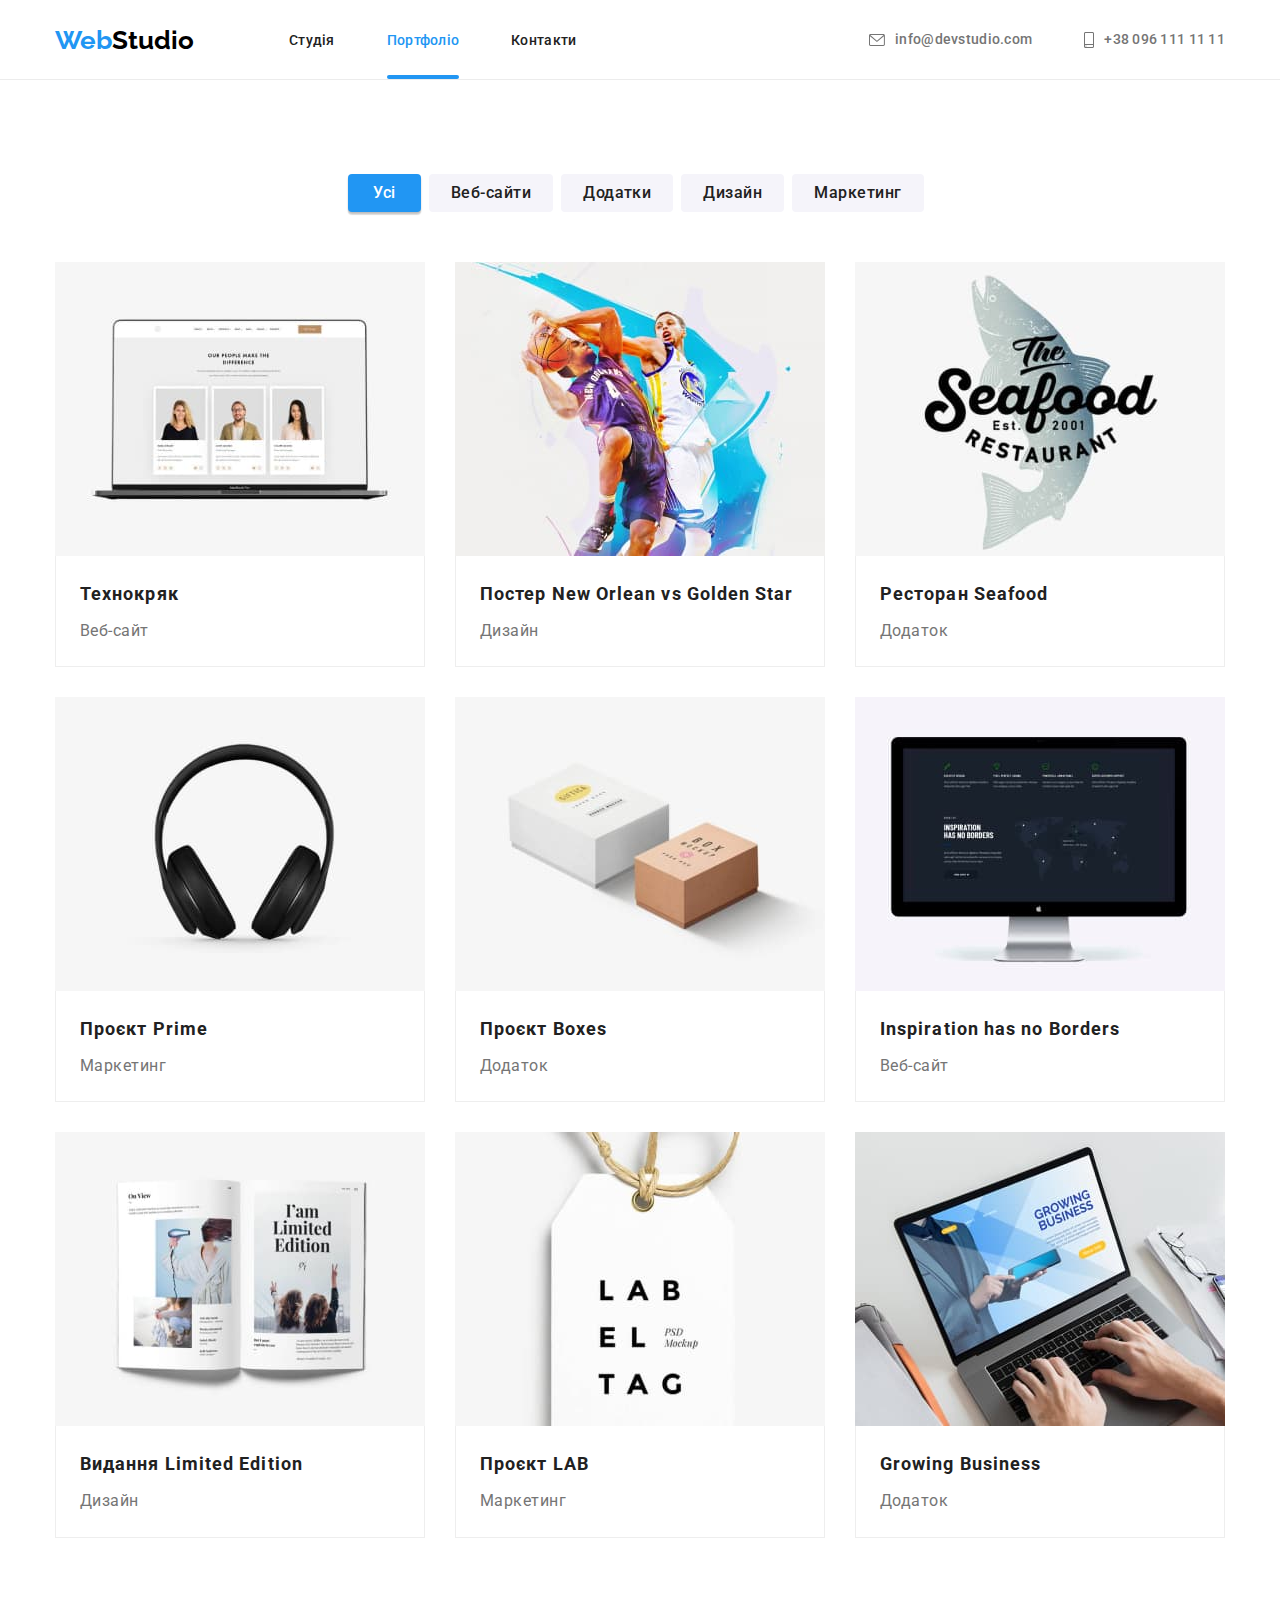
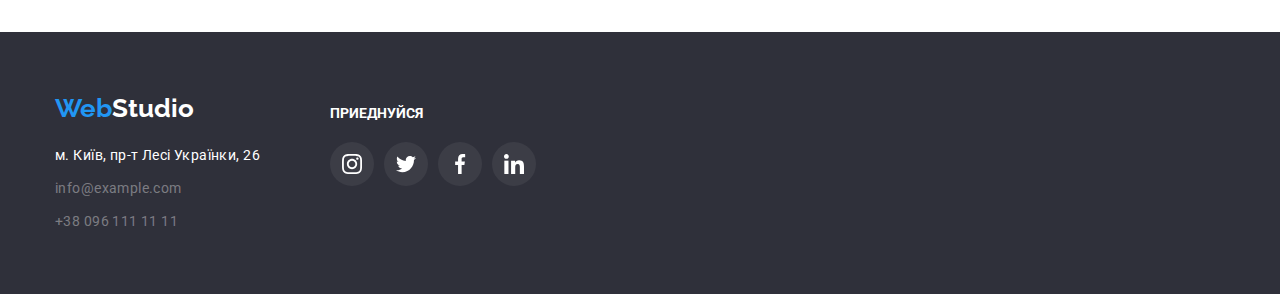
==== commit 03daee75: "correct hw-05" ====
--- a/portfolio.html
+++ b/portfolio.html
@@ -78,7 +78,7 @@
           <h1 class="visually-hidden">Сторінка портфоліо</h1>
           <ul class="menu menu-nav-porfolio">
             <li class="button-menu">
-              <button type="button" class="list-button first pointer">
+              <button type="button" class="list-button first pointer active">
                 Усі
               </button>
             </li>
--- a/css/styles.css
+++ b/css/styles.css
@@ -5,7 +5,7 @@
     --main-opacity: #FFFFFF60;
     --main-opacity-two: #FFFFFF10;
     --text-items: #2196F3;
-    --overlay-cards: #2196F390;
+    --overlay-cards: rgba(33, 150, 243, 0.9);
     --element-hero: #2F303A;
     --strip-applications: #2F303A80;
     --text-page: #000000;
@@ -93,10 +93,11 @@
 header {
     border-bottom: 1px solid var(--border-header) ;
 }
+
+
 .item-contacts {
-    display: flex;
-    align-items: center;
-    padding: 1px; 
+    display: flex; 
+    align-items: center;
 } 
 
 .icon-header {
@@ -214,7 +215,9 @@
 }
 
 .overlay {
+    display: flex;
     position: absolute;
+    align-items: center;
     top: 0;
     left: 0;
     height: 100%;
@@ -222,8 +225,10 @@
     background-color: var(--overlay-cards);
     color: var(--main-page);
     font-size: 18px;
+    font-weight: 400;
     line-height: 1.56;
-    padding: 61px 24px;
+    letter-spacing: 0.03em;
+    padding: 0 24px;
     overflow: auto;
     transform: translateY(100%);
     transition: transform var(--time-bezier);
@@ -308,13 +313,13 @@
     fill: var(--text-items);
 }
 
-.strip-line {
+.item-navigation {
     position: relative;
 }
 .current::after {
     content: "";
     position: absolute;
-    bottom:-30px;
+    bottom:-31px;
     left: 0;
     width: 100%;
     height: 4px;
@@ -407,13 +412,13 @@
     font-size: 14px;
     line-height: 1.43;
     text-transform: uppercase;
-    font-weight: 700px;
+    font-weight: 700;
     color: var(--main-page);
     top: 50%;
     left: 50%;
     transform: translate(-50%, -50%);
-
-}
+}
+
 
 .applications {
     position: absolute;
@@ -443,10 +448,12 @@
     line-height: 1.19;
     letter-spacing: 0.03em;
     color: var(--text-contacts);
+    margin-bottom: 16px;
 }
 .team-members {
     padding-top: 30px;
-    margin-bottom: 16px;
+    padding-bottom: 30px;
+    
 }
 .employee {
     margin-bottom: 10px;
@@ -461,9 +468,8 @@
     display: flex;
     justify-content: center;
     column-gap: 10px;
-    padding-bottom: 30px;
-    
-}
+}
+
 .social-list-link {
     display: flex;
     align-items: center;
@@ -472,8 +478,13 @@
     height: 44px;
     border-radius: 50%;
     background-color: var(--main-page);
-    transition: background-color var(--time-bezier), fill var(--time-bezier) ;
-}
+    transition: background-color var(--time-bezier);
+}
+
+.social-list-icon {
+    transition: fill var(--time-bezier);
+}
+
 .social-list-link:hover,
 .social-list-link:focus {
     background-color: var(--text-items);
@@ -514,9 +525,6 @@
 .icon-clients-link:hover .icon-client-logo, 
 .icon-clients-link:focus .icon-client-logo {
     fill: var(--text-items);
-}
-.regular-customers {
-    margin-top: 94px;
 }
 
  .icon-clients {
@@ -642,6 +650,12 @@
     transition: color var(--time-bezier), background-color var(--time-bezier), box-shadow var(--time-bezier);
 }
 
+.list-button.active {
+    background-color: var(--text-items);
+    color: #FFFFFF;
+    box-shadow: var(--shadow-button)
+}
+
 .first {
     padding: 6px 25px;
 }
@@ -703,9 +717,8 @@
     right: 8px;
     width: 30px;
     height: 30px;
-    border-radius: 50%;
     background-color: var(--main-page);
-    border: 1px solid var(--main-opacity-two);
+    border: none;
     padding: 0;
 }
 
